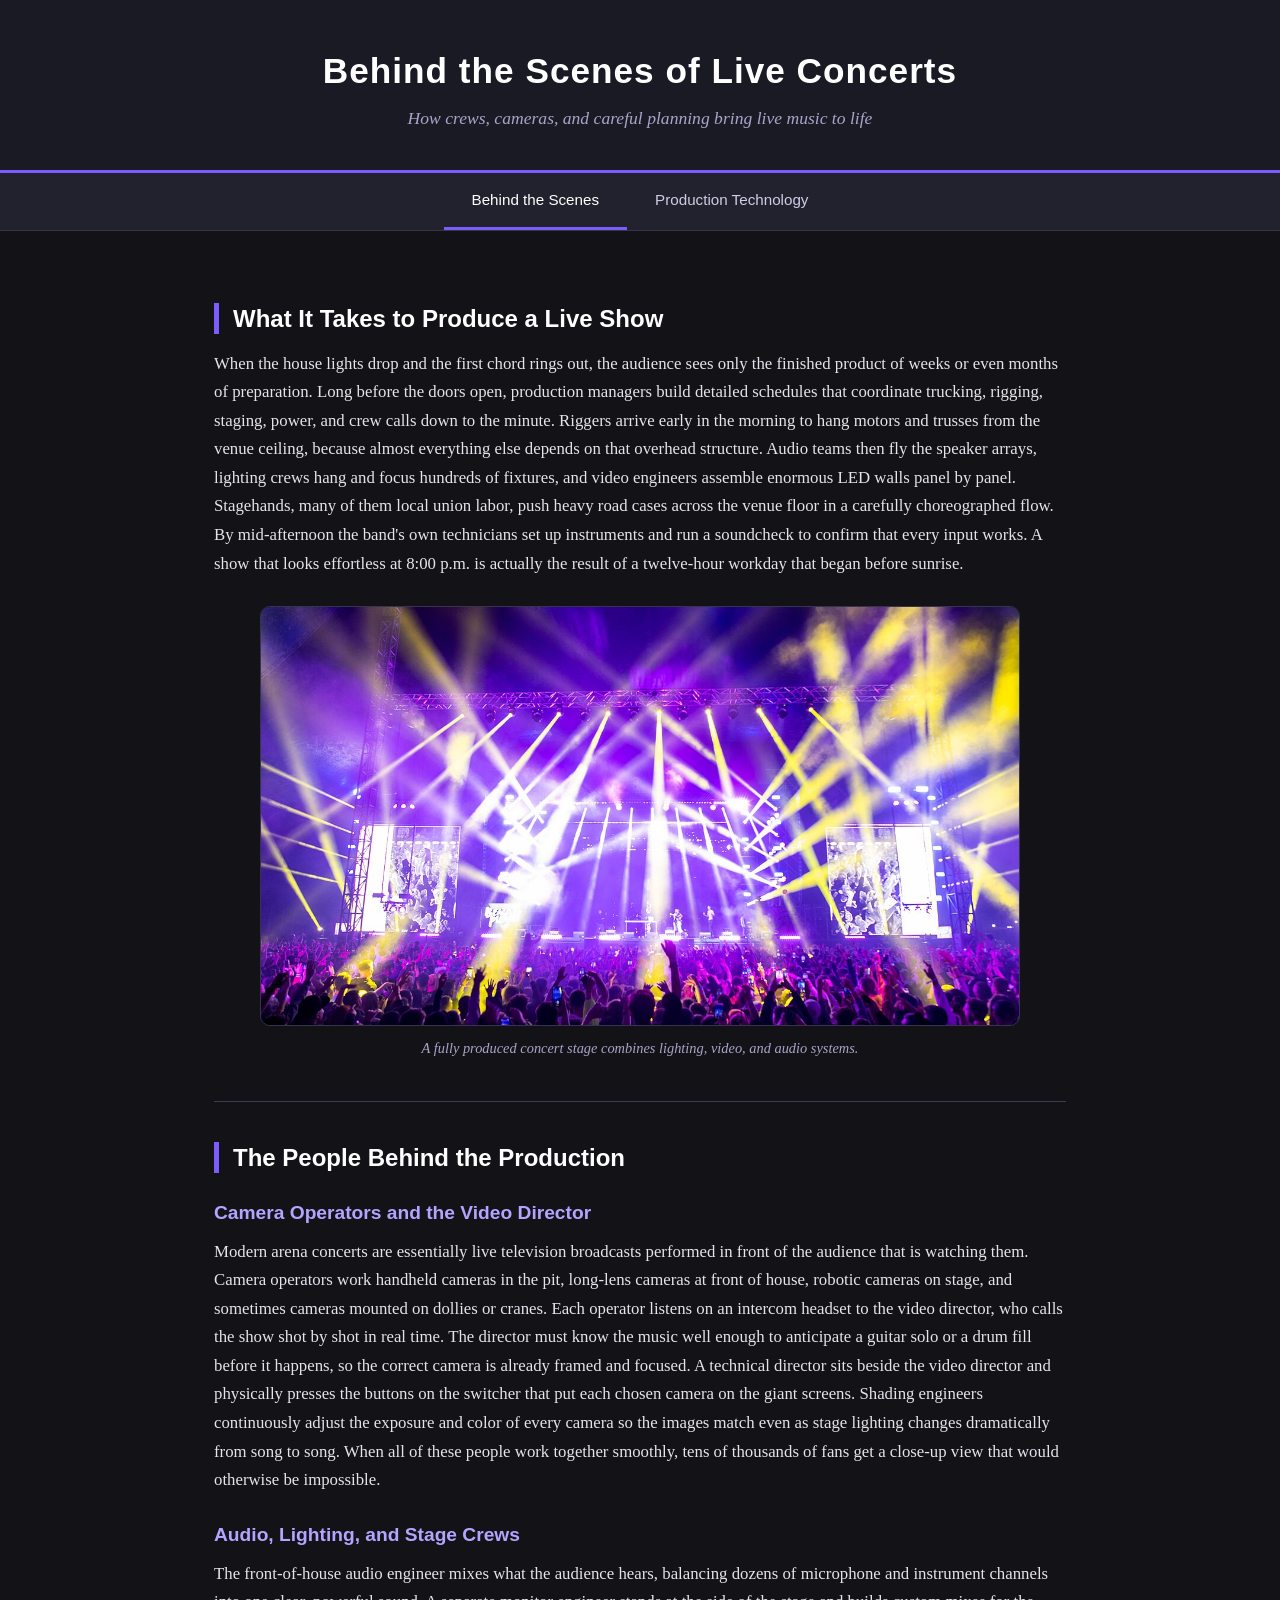
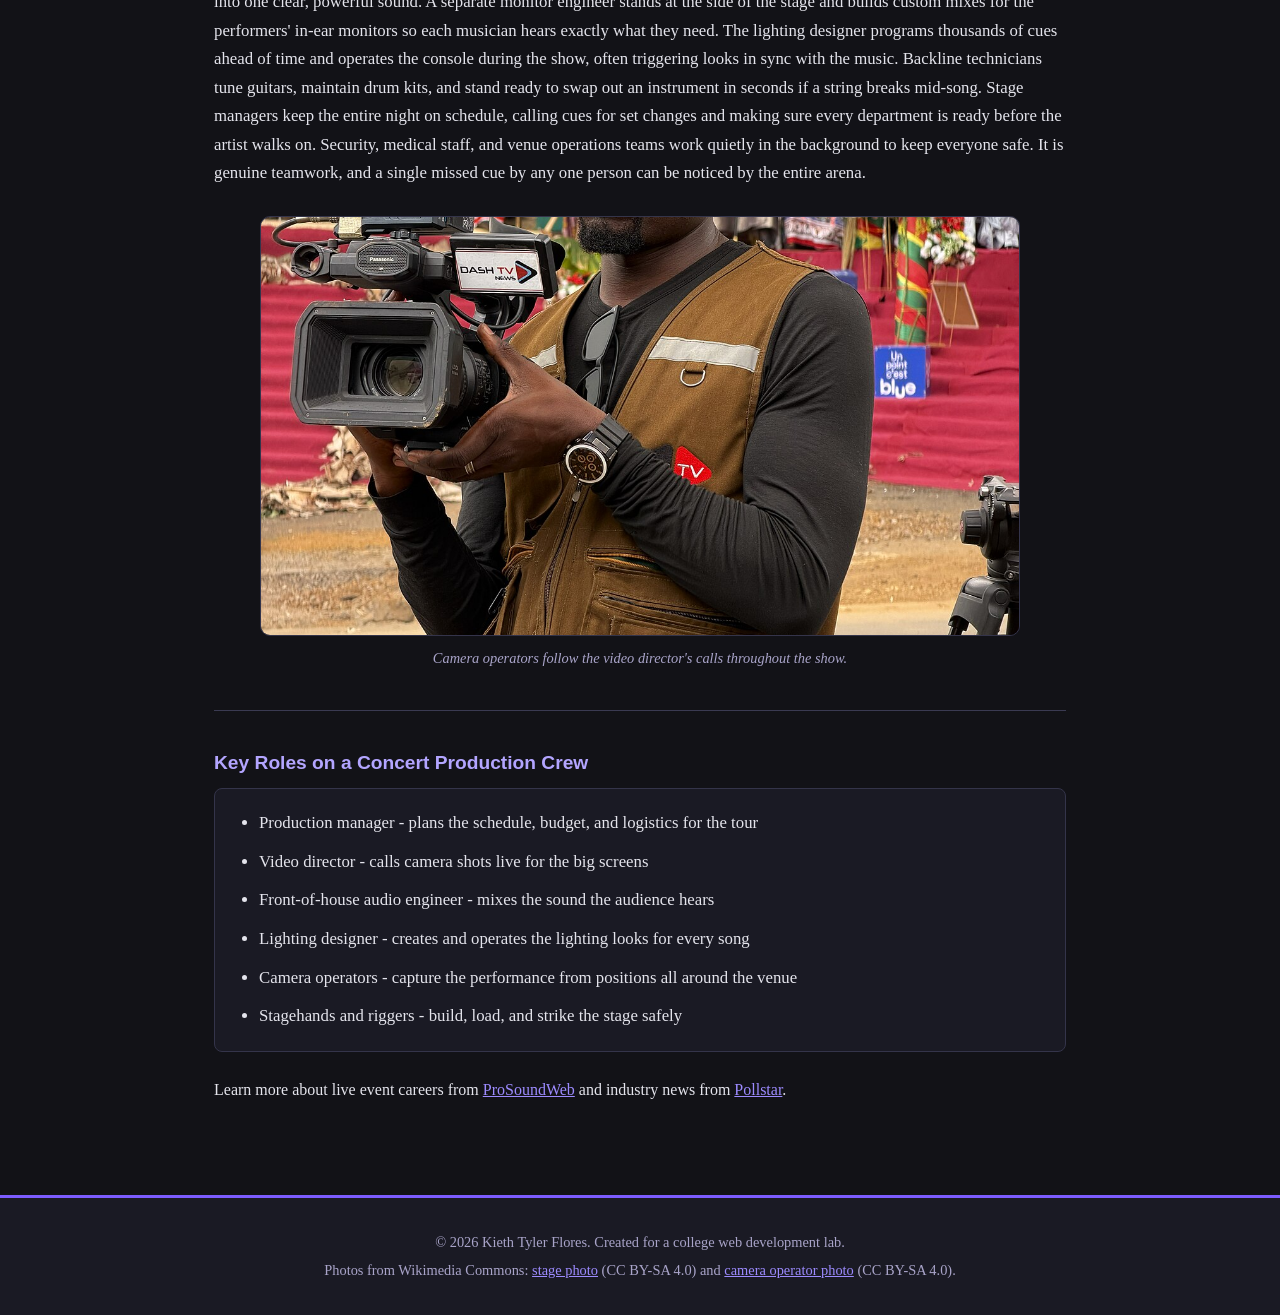
==== html5-introtocss/index.html @ 2f810f9e "Add concert production website lab (2-page HTML/CSS site)" ====
<!DOCTYPE html>
<html lang="en">
  <head>
    <meta charset="UTF-8">
    <meta name="viewport" content="width=device-width, initial-scale=1.0">
    <title>Behind the Scenes of Live Concerts | Concert Production</title>
    <link rel="stylesheet" href="css/style.css">
  </head>
  <body>
    <header>
      <h1>Behind the Scenes of Live Concerts</h1>
      <p class="tagline">How crews, cameras, and careful planning bring live music to life</p>
    </header>

    <nav>
      <ul>
        <li><a href="index.html" class="current">Behind the Scenes</a></li>
        <li><a href="technology.html">Production Technology</a></li>
      </ul>
    </nav>

    <main>
      <section>
        <h2>What It Takes to Produce a Live Show</h2>
        <p>
          When the house lights drop and the first chord rings out, the audience sees
          only the finished product of weeks or even months of preparation. Long before
          the doors open, production managers build detailed schedules that coordinate
          trucking, rigging, staging, power, and crew calls down to the minute. Riggers
          arrive early in the morning to hang motors and trusses from the venue ceiling,
          because almost everything else depends on that overhead structure. Audio teams
          then fly the speaker arrays, lighting crews hang and focus hundreds of
          fixtures, and video engineers assemble enormous LED walls panel by panel.
          Stagehands, many of them local union labor, push heavy road cases across the
          venue floor in a carefully choreographed flow. By mid-afternoon the band's own
          technicians set up instruments and run a soundcheck to confirm that every
          input works. A show that looks effortless at 8:00 p.m. is actually the result
          of a twelve-hour workday that began before sunrise.
        </p>

        <figure>
          <img
            src="images/concert-stage.jpg"
            alt="A large concert stage lit with colorful stage lighting in front of a crowd"
          >
          <figcaption>
            A fully produced concert stage combines lighting, video, and audio systems.
          </figcaption>
        </figure>
      </section>

      <hr>

      <section>
        <h2>The People Behind the Production</h2>

        <h3>Camera Operators and the Video Director</h3>
        <p>
          Modern arena concerts are essentially live television broadcasts performed in
          front of the audience that is watching them. Camera operators work handheld
          cameras in the pit, long-lens cameras at front of house, robotic cameras on
          stage, and sometimes cameras mounted on dollies or cranes. Each operator
          listens on an intercom headset to the video director, who calls the show shot
          by shot in real time. The director must know the music well enough to
          anticipate a guitar solo or a drum fill before it happens, so the correct
          camera is already framed and focused. A technical director sits beside the
          video director and physically presses the buttons on the switcher that put
          each chosen camera on the giant screens. Shading engineers continuously
          adjust the exposure and color of every camera so the images match even as
          stage lighting changes dramatically from song to song. When all of these
          people work together smoothly, tens of thousands of fans get a close-up view
          that would otherwise be impossible.
        </p>

        <h3>Audio, Lighting, and Stage Crews</h3>
        <p>
          The front-of-house audio engineer mixes what the audience hears, balancing
          dozens of microphone and instrument channels into one clear, powerful sound.
          A separate monitor engineer stands at the side of the stage and builds custom
          mixes for the performers' in-ear monitors so each musician hears exactly what
          they need. The lighting designer programs thousands of cues ahead of time and
          operates the console during the show, often triggering looks in sync with the
          music. Backline technicians tune guitars, maintain drum kits, and stand ready
          to swap out an instrument in seconds if a string breaks mid-song. Stage
          managers keep the entire night on schedule, calling cues for set changes and
          making sure every department is ready before the artist walks on. Security,
          medical staff, and venue operations teams work quietly in the background to
          keep everyone safe. It is genuine teamwork, and a single missed cue by any
          one person can be noticed by the entire arena.
        </p>

        <figure>
          <img
            src="images/camera-operator.jpg"
            alt="A camera operator filming a live event with a professional broadcast camera"
          >
          <figcaption>
            Camera operators follow the video director's calls throughout the show.
          </figcaption>
        </figure>
      </section>

      <hr>

      <section>
        <h3>Key Roles on a Concert Production Crew</h3>
        <ul>
          <li>Production manager - plans the schedule, budget, and logistics for the tour</li>
          <li>Video director - calls camera shots live for the big screens</li>
          <li>Front-of-house audio engineer - mixes the sound the audience hears</li>
          <li>Lighting designer - creates and operates the lighting looks for every song</li>
          <li>Camera operators - capture the performance from positions all around the venue</li>
          <li>Stagehands and riggers - build, load, and strike the stage safely</li>
        </ul>

        <p class="learn-more">
          Learn more about live event careers from
          <a href="https://www.prosoundweb.com/" target="_blank" rel="noopener noreferrer">ProSoundWeb</a>
          and industry news from
          <a href="https://www.pollstar.com/" target="_blank" rel="noopener noreferrer">Pollstar</a>.
        </p>
      </section>
    </main>

    <footer>
      <p>&copy; 2026 Kieth Tyler Flores. Created for a college web development lab.</p>
      <p>
        Photos from Wikimedia Commons:
        <a href="https://commons.wikimedia.org/wiki/File:Beach-Please-2022-crowd-stage-lights-night-performance.jpg" target="_blank" rel="noopener noreferrer">stage photo</a> (CC BY-SA 4.0) and
        <a href="https://commons.wikimedia.org/wiki/File:Cameraman_at_the_South_West_Festival_of_Culture.jpg" target="_blank" rel="noopener noreferrer">camera operator photo</a> (CC BY-SA 4.0).
      </p>
    </footer>
  </body>
</html>
---- html5-introtocss/css/style.css ----
/* ===================================================
   Behind the Scenes of Live Music & Concert Production
   Shared stylesheet for index.html and technology.html
   =================================================== */

/* ---------- Base styles ---------- */

* {
  box-sizing: border-box;
}

body {
  background-color: #121217;
  color: #e4e4ec;
  font-family: Georgia, "Times New Roman", serif;
  font-size: 1.05rem;
  line-height: 1.7;
  margin: 0;
}

h1,
h2,
h3 {
  font-family: Verdana, Geneva, Arial, sans-serif;
  line-height: 1.3;
}

/* ---------- Header ---------- */

header {
  background-color: #1a1a24;
  border-bottom: 3px solid #7c5cff;
  padding: 48px 24px 36px;
  text-align: center;
}

header h1 {
  color: #ffffff;
  font-size: 2.2rem;
  letter-spacing: 1px;
  margin: 0 0 10px;
}

.tagline {
  color: #a9a4c9;
  font-size: 1.1rem;
  font-style: italic;
  margin: 0;
}

/* ---------- Navigation ---------- */

nav {
  background-color: #22222e;
  border-bottom: 1px solid #34344a;
}

nav ul {
  display: flex;
  flex-wrap: wrap;
  justify-content: center;
  list-style: none;
  margin: 0 auto;
  max-width: 900px;
  padding: 0;
}

nav a {
  color: #cfcde6;
  display: block;
  font-family: Verdana, Geneva, Arial, sans-serif;
  font-size: 0.95rem;
  padding: 14px 28px;
  text-decoration: none;
  transition: background-color 0.25s ease, color 0.25s ease;
}

nav a:hover,
nav a:focus {
  background-color: #7c5cff;
  color: #ffffff;
}

nav a.current {
  border-bottom: 3px solid #7c5cff;
  color: #ffffff;
}

/* ---------- Main content ---------- */

main {
  margin: 0 auto;
  max-width: 900px;
  padding: 36px 24px 48px;
}

h2 {
  border-left: 5px solid #7c5cff;
  color: #ffffff;
  font-size: 1.5rem;
  margin: 36px 0 16px;
  padding-left: 14px;
}

h3 {
  color: #b3a5ff;
  font-size: 1.2rem;
  margin: 28px 0 12px;
}

p {
  margin: 0 0 20px;
}

hr {
  border: none;
  border-top: 1px solid #3a3a52;
  margin: 40px 0;
}

/* ---------- Lists ---------- */

main ul {
  background-color: #1a1a24;
  border: 1px solid #34344a;
  border-radius: 8px;
  margin: 0 0 24px;
  padding: 20px 20px 20px 44px;
}

main ul li {
  margin-bottom: 10px;
}

main ul li:last-child {
  margin-bottom: 0;
}

/* ---------- Links ---------- */

main a {
  color: #9d8bff;
  text-decoration: underline;
  transition: color 0.25s ease;
}

main a:hover,
main a:focus {
  color: #c9bdff;
}

.learn-more {
  font-size: 1rem;
}

/* ---------- Images ---------- */

figure {
  margin: 28px 0;
  text-align: center;
}

figure img {
  border: 1px solid #34344a;
  border-radius: 10px;
  display: block;
  height: 420px;
  margin: 0 auto;
  max-width: 100%;
  object-fit: cover;
  width: 760px;
}

figcaption {
  color: #a9a4c9;
  font-size: 0.9rem;
  font-style: italic;
  margin-top: 10px;
}

/* ---------- Footer ---------- */

footer {
  background-color: #1a1a24;
  border-top: 3px solid #7c5cff;
  color: #a9a4c9;
  font-size: 0.9rem;
  margin-top: 24px;
  padding: 28px 24px;
  text-align: center;
}

footer p {
  margin: 4px 0;
}

footer a {
  color: #9d8bff;
  transition: color 0.25s ease;
}

footer a:hover,
footer a:focus {
  color: #c9bdff;
}

/* ---------- Responsive layout ---------- */

@media (max-width: 600px) {
  header {
    padding: 32px 16px 24px;
  }

  header h1 {
    font-size: 1.6rem;
  }

  .tagline {
    font-size: 1rem;
  }

  nav ul {
    flex-direction: column;
    text-align: center;
  }

  main {
    padding: 24px 16px 36px;
  }

  figure img {
    height: 240px;
  }
}
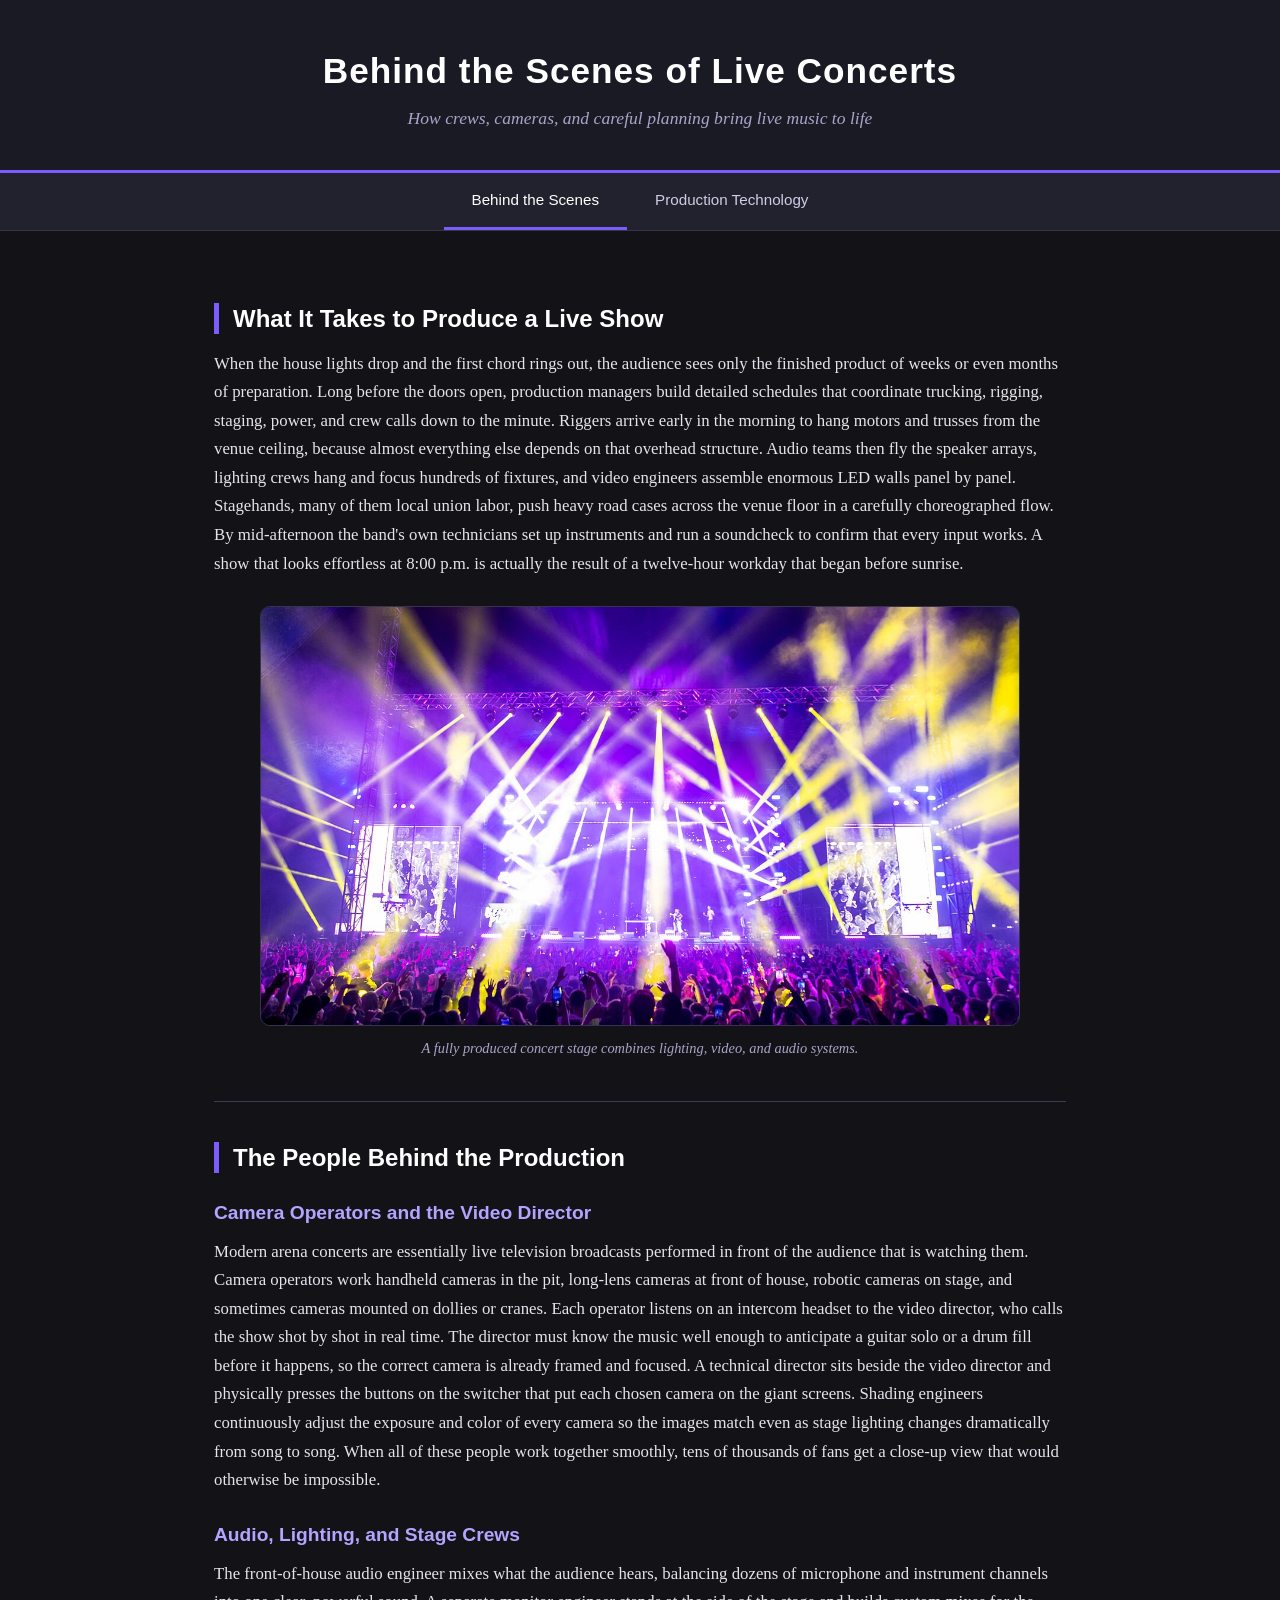
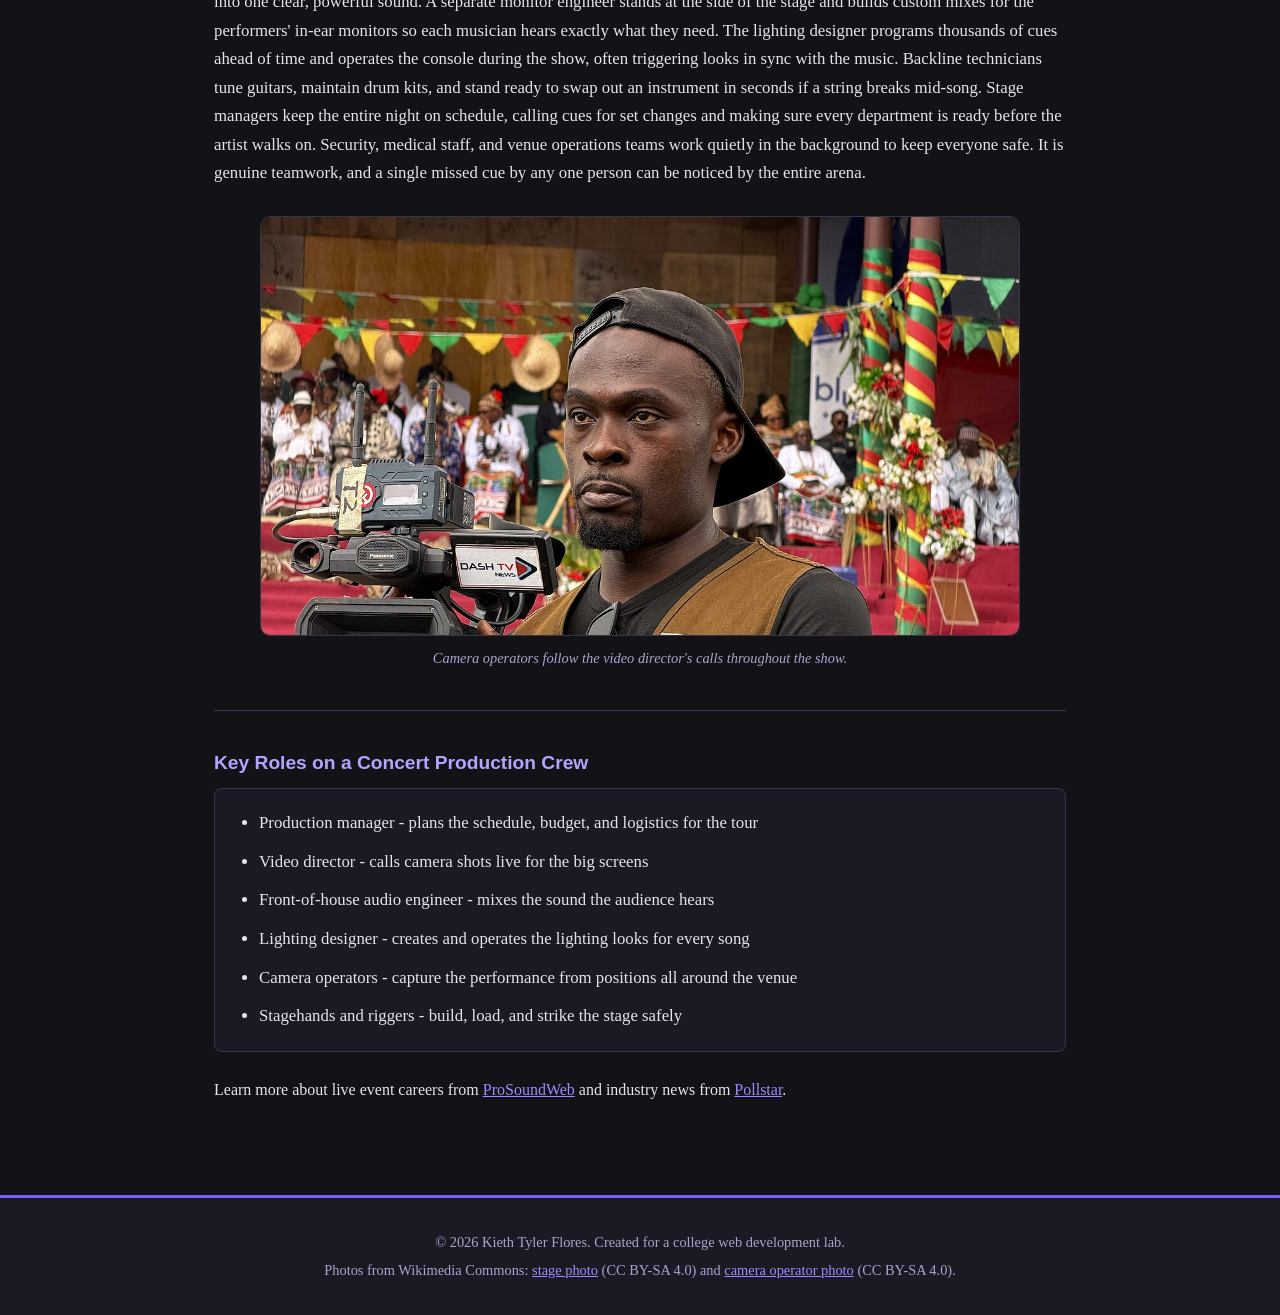
==== commit 6b390f47: "Pan camera operator photo up with object-position" ====
--- a/html5-introtocss/index.html
+++ b/html5-introtocss/index.html
@@ -93,6 +93,7 @@
           <img
             src="images/camera-operator.jpg"
             alt="A camera operator filming a live event with a professional broadcast camera"
+            class="crop-top"
           >
           <figcaption>
             Camera operators follow the video director's calls throughout the show.
--- a/html5-introtocss/css/style.css
+++ b/html5-introtocss/css/style.css
@@ -171,6 +171,11 @@
   width: 760px;
 }
 
+/* Shows the top of tall portrait photos instead of the center */
+figure img.crop-top {
+  object-position: top;
+}
+
 figcaption {
   color: #a9a4c9;
   font-size: 0.9rem;
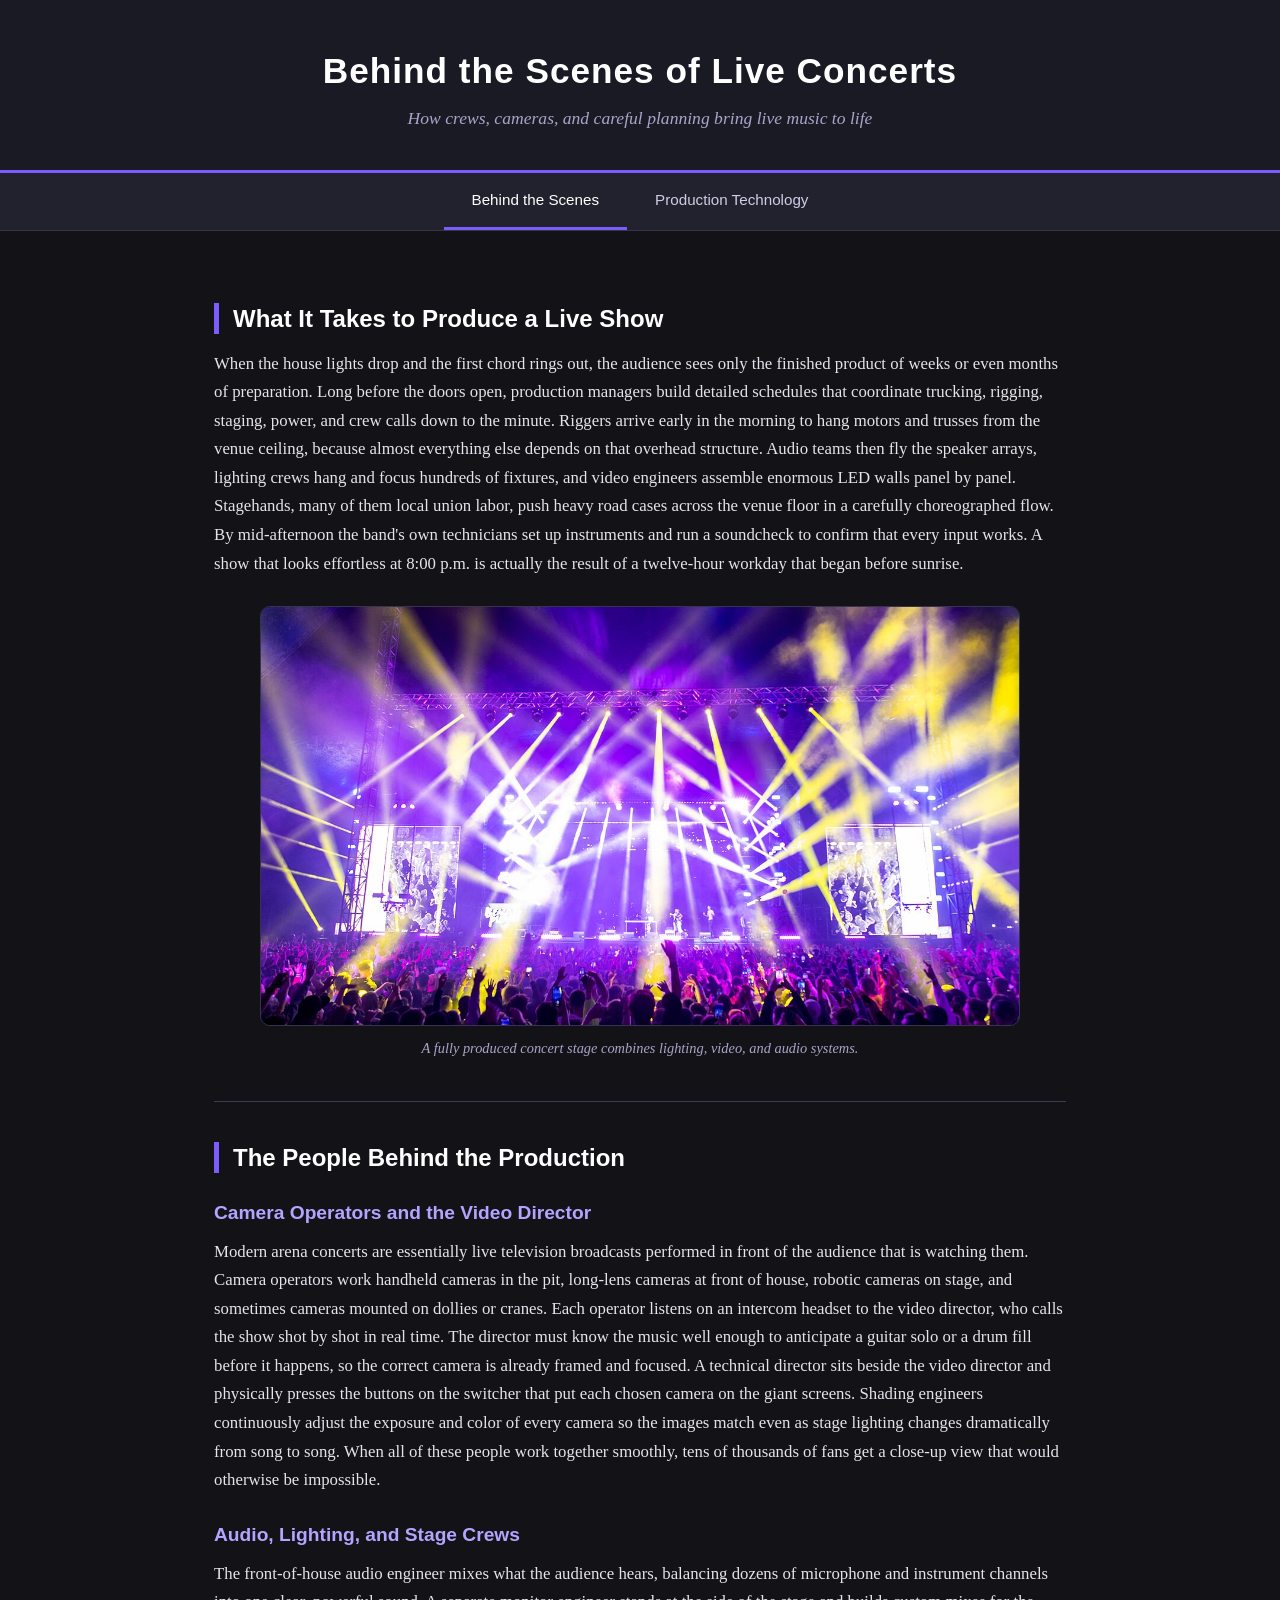
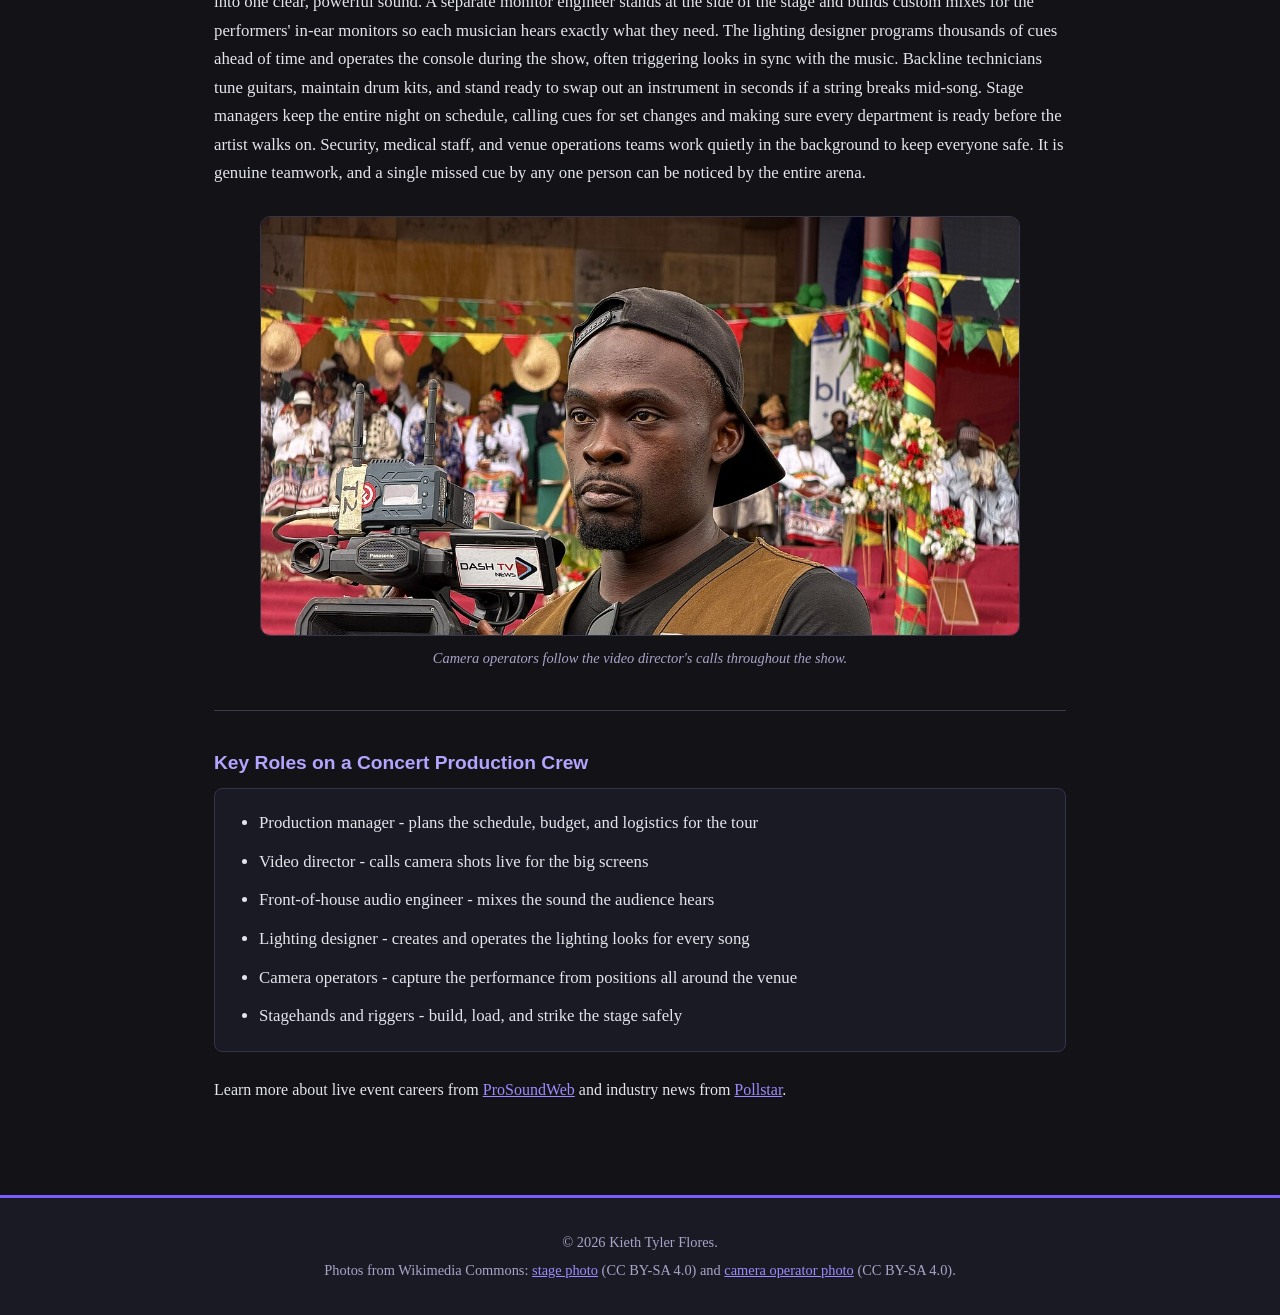
==== commit d41688a4: "fix 2" ====
--- a/html5-introtocss/index.html
+++ b/html5-introtocss/index.html
@@ -124,7 +124,7 @@
     </main>
 
     <footer>
-      <p>&copy; 2026 Kieth Tyler Flores. Created for a college web development lab.</p>
+      <p>&copy; 2026 Kieth Tyler Flores.</p>
       <p>
         Photos from Wikimedia Commons:
         <a href="https://commons.wikimedia.org/wiki/File:Beach-Please-2022-crowd-stage-lights-night-performance.jpg" target="_blank" rel="noopener noreferrer">stage photo</a> (CC BY-SA 4.0) and
